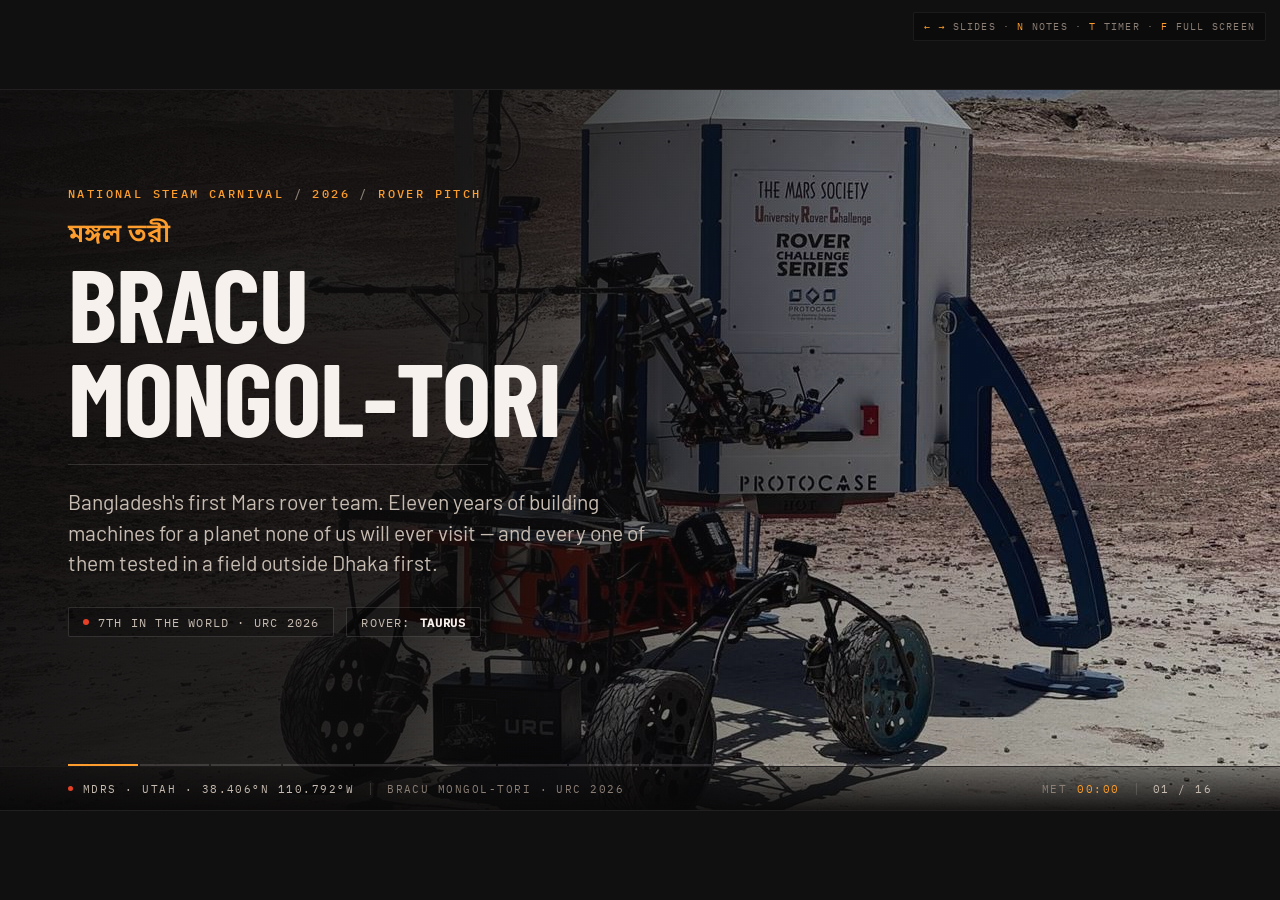
==== index.html @ 24903390 "Mongol-Tori pitch deck for the National STEAM Carnival Self-contained 16-slide HTML deck (fonts, pho" ====
<!doctype html>
<html lang="en">
<head>
<meta name="viewport" content="width=device-width, initial-scale=1">
<meta charset="utf-8">
<title>Mongol-Tori Field Notes</title>
<style>
@font-face{font-family:'Barlow';font-style:normal;font-weight:400;font-display:block;src:url([data-uri]) format('woff2');}
@font-face{font-family:'Barlow';font-style:normal;font-weight:500;font-display:block;src:url([data-uri]) format('woff2');}
@font-face{font-family:'Barlow';font-style:normal;font-weight:600;font-display:block;src:url([data-uri]) format('woff2');}
@font-face{font-family:'Barlow Condensed';font-style:normal;font-weight:600;font-display:block;src:url([data-uri]) format('woff2');}
@font-face{font-family:'Barlow Condensed';font-style:normal;font-weight:700;font-display:block;src:url([data-uri]) format('woff2');}
@font-face{font-family:'IBM Plex Mono';font-style:normal;font-weight:400;font-display:block;src:url([data-uri]) format('woff2');}
@font-face{font-family:'IBM Plex Mono';font-style:normal;font-weight:500;font-display:block;src:url([data-uri]) format('woff2');}
@font-face{font-family:'Noto Sans Bengali';font-style:normal;font-weight:600;font-display:block;src:url([data-uri]) format('woff2');}
@font-face{font-family:'Noto Sans Bengali';font-style:normal;font-weight:600;font-display:block;src:url([data-uri]) format('woff2');}

/* ============ TOKENS — single-theme, deliberately dark (projection deck) ============ */
:root{
  --ground:#111010;
  --panel:#1B1918;
  --panel-2:#241F1D;
  --line:rgba(246,241,236,.14);
  --line-soft:rgba(246,241,236,.07);
  --ink:#F6F1EC;
  --ink-2:#C7BCB2;
  --ink-3:#8B7F76;
  --vermilion:#E64126;
  --vermilion-lo:rgba(230,65,38,.16);
  --amber:#FC9D2D;
  --amber-lo:rgba(252,157,45,.14);
  --teal:#5C9B9C;
  --teal-deep:#2B4849;

  --f-display:"Barlow Condensed",-apple-system,"Arial Narrow",sans-serif;
  --f-body:"Barlow",-apple-system,Segoe UI,sans-serif;
  --f-mono:"IBM Plex Mono",ui-monospace,Menlo,monospace;
  --f-bn:"Noto Sans Bengali",var(--f-body);
}

*,*::before,*::after{box-sizing:border-box}
html,body{height:100%}
body{
  margin:0; background:var(--ground); color:var(--ink);
  font-family:var(--f-body); overflow:hidden;
  -webkit-font-smoothing:antialiased;
}

/* ============ STAGE — fixed 1280x720 canvas, scaled to fit ============ */
#viewport{position:fixed;inset:0;display:grid;place-items:center;background:var(--ground)}
#stage{
  width:1280px;height:720px;position:relative;overflow:hidden;
  background:var(--ground);
  transform-origin:center center;
  box-shadow:0 0 0 1px var(--line-soft);
}

/* ============ SLIDE ============ */
.slide{
  position:absolute;inset:0;padding:52px 68px 76px;
  display:none;
}
.slide.is-active{display:block}
.slide.bleed{padding:0}

/* entrance choreography */
.slide.is-active [data-anim]{animation:rise .58s cubic-bezier(.16,.84,.34,1) both;animation-delay:calc(var(--d,0)*70ms + 60ms)}
@keyframes rise{from{opacity:0;transform:translateY(16px)}to{opacity:1;transform:none}}
.slide.is-active [data-anim="fade"]{animation-name:fade}
@keyframes fade{from{opacity:0}to{opacity:1}}
.slide.is-active [data-anim="wipe"]{animation:wipe .8s cubic-bezier(.2,.7,.3,1) both;animation-delay:calc(var(--d,0)*70ms + 120ms)}
@keyframes wipe{from{clip-path:inset(0 100% 0 0)}to{clip-path:inset(0 0 0 0)}}
.slide.is-active [data-anim="grow"]{animation:grow .9s cubic-bezier(.2,.7,.3,1) both;animation-delay:calc(var(--d,0)*70ms + 140ms)}
@keyframes grow{from{transform:scaleX(0)}to{transform:scaleX(1)}}
.slide.is-active [data-anim="zoom"]{animation:zoom 9s linear both}
@keyframes zoom{from{transform:scale(1.045)}to{transform:scale(1)}}

/* ============ TYPE ============ */
.eyebrow{
  font-family:var(--f-mono);font-size:12px;font-weight:500;letter-spacing:.2em;
  text-transform:uppercase;color:var(--amber);margin:0;
}
.eyebrow .dim{color:var(--ink-3)}
h1{
  font-family:var(--f-display);font-weight:700;text-transform:uppercase;
  font-size:86px;line-height:.9;letter-spacing:-.01em;margin:0;text-wrap:balance;
}
h2{
  font-family:var(--f-display);font-weight:700;text-transform:uppercase;
  font-size:52px;line-height:.96;letter-spacing:-.005em;margin:0;text-wrap:balance;
}
h3{
  font-family:var(--f-display);font-weight:600;text-transform:uppercase;
  font-size:24px;line-height:1.05;letter-spacing:.02em;margin:0;
}
.lead{font-size:21px;line-height:1.45;color:var(--ink-2);margin:0;max-width:58ch}
.body{font-size:17px;line-height:1.5;color:var(--ink-2);margin:0;max-width:62ch}
.tiny{font-family:var(--f-mono);font-size:11px;letter-spacing:.12em;text-transform:uppercase;color:var(--ink-3);margin:0}
b,strong{color:var(--ink);font-weight:600}
em{font-style:normal;color:var(--amber)}
.bn{font-family:var(--f-bn);font-weight:600}

/* ============ SHARED PIECES ============ */
.rule{height:1px;background:var(--line);border:0;margin:0;transform-origin:left center}
.head{display:flex;flex-direction:column;gap:12px}
.cols{display:grid;gap:44px;height:100%}
.stack{display:flex;flex-direction:column}

.chip{
  display:inline-flex;align-items:center;gap:9px;padding:7px 14px 6px;
  border:1px solid var(--line);border-radius:2px;background:rgba(0,0,0,.28);
  font-family:var(--f-mono);font-size:12px;letter-spacing:.1em;text-transform:uppercase;color:var(--ink-2);
}
.chip .dot{width:6px;height:6px;border-radius:50%;background:var(--vermilion)}

.kpi{display:flex;flex-direction:column;gap:2px}
.kpi .n{font-family:var(--f-display);font-weight:700;font-size:60px;line-height:.86;color:var(--ink);font-variant-numeric:tabular-nums}
.kpi .n .u{font-size:26px;color:var(--amber);margin-left:2px}
.kpi .l{font-family:var(--f-mono);font-size:11px;letter-spacing:.14em;text-transform:uppercase;color:var(--ink-3)}

/* spec rows */
.specs{display:flex;flex-direction:column;gap:0;margin:0;padding:0;list-style:none}
.specs li{display:grid;grid-template-columns:150px 1fr;gap:20px;padding:11px 0;border-top:1px solid var(--line-soft);align-items:baseline}
.specs li:last-child{border-bottom:1px solid var(--line-soft)}
.specs .k{font-family:var(--f-mono);font-size:11px;letter-spacing:.13em;text-transform:uppercase;color:var(--amber)}
.specs .v{font-size:16.5px;line-height:1.4;color:var(--ink-2)}

/* photo frames */
.photo{position:relative;overflow:hidden;background:#0b0a0a}
.photo img{width:100%;height:100%;object-fit:cover;display:block}
.photo .cap{
  position:absolute;left:0;bottom:0;right:0;padding:30px 20px 12px;
  background:linear-gradient(to top,rgba(9,8,8,.94),rgba(9,8,8,0));
  font-family:var(--f-mono);font-size:10.5px;letter-spacing:.12em;text-transform:uppercase;color:var(--ink-2);
}
/* photos that bleed past the telemetry rail keep their caption above it */
.photo.to-rail .cap{padding-bottom:58px}
/* readable small print — used where uppercase mono would be too dense */
.note{font-size:14px;line-height:1.45;color:var(--ink-3);margin:0}
.note b{color:var(--ink)}
.bleed-img{position:absolute;inset:0}
.bleed-img img{width:100%;height:100%;object-fit:cover;display:block}
.scrim-l{position:absolute;inset:0;background:linear-gradient(100deg,rgba(12,11,11,.96) 0%,rgba(12,11,11,.88) 34%,rgba(12,11,11,.42) 62%,rgba(12,11,11,.25) 100%)}
.scrim-b{position:absolute;inset:0;background:linear-gradient(to top,rgba(12,11,11,.95) 0%,rgba(12,11,11,.5) 38%,rgba(12,11,11,.12) 72%)}
.grain{position:absolute;inset:0;opacity:.35;mix-blend-mode:overlay;pointer-events:none;
  background-image:radial-gradient(rgba(255,255,255,.08) .5px,transparent .5px);background-size:3px 3px}

/* ============ TELEMETRY RAIL ============ */
#rail{
  position:absolute;left:0;right:0;bottom:0;height:44px;
  border-top:1px solid var(--line-soft);
  display:flex;align-items:center;gap:0;padding:0 68px;
  font-family:var(--f-mono);font-size:10.5px;letter-spacing:.14em;text-transform:uppercase;color:var(--ink-3);
  background:linear-gradient(to top,rgba(9,8,8,.9),rgba(9,8,8,.35));
  z-index:5;
}
#rail .seg{display:flex;align-items:center;gap:10px}
#rail .sep{width:1px;height:12px;background:var(--line);margin:0 16px}
#rail .live{width:5px;height:5px;border-radius:50%;background:var(--vermilion);animation:blip 2.4s ease-in-out infinite}
@keyframes blip{0%,100%{opacity:1}50%{opacity:.25}}
#rail .spacer{flex:1}
#railTopic{color:var(--ink-2)}
#met{color:var(--amber);font-variant-numeric:tabular-nums}
#counter{color:var(--ink-2);font-variant-numeric:tabular-nums}

/* progress ticks */
#ticks{position:absolute;left:0;right:0;bottom:44px;height:2px;display:flex;gap:2px;padding:0 68px;z-index:5}
#ticks button{flex:1;height:2px;border:0;padding:0;background:var(--line);cursor:pointer;transition:background .25s}
#ticks button:hover{background:var(--ink-3)}
#ticks button.done{background:var(--vermilion)}
#ticks button.now{background:var(--amber)}
#ticks button:focus-visible{outline:2px solid var(--amber);outline-offset:3px}

/* ============ NOTES PANEL ============ */
#notes{
  position:fixed;left:0;right:0;bottom:0;max-height:46vh;overflow:auto;z-index:40;
  background:#0C0B0B;border-top:1px solid var(--vermilion);
  padding:18px 26px 22px;display:none;
}
#notes.open{display:block}
#notes .nhead{display:flex;align-items:baseline;gap:16px;margin-bottom:10px}
#notes .nhead .t{font-family:var(--f-mono);font-size:11px;letter-spacing:.16em;text-transform:uppercase;color:var(--amber)}
#notes .nhead .g{font-family:var(--f-mono);font-size:11px;letter-spacing:.16em;text-transform:uppercase;color:var(--ink-3)}
#notes .nbody{font-size:15.5px;line-height:1.55;color:var(--ink-2);max-width:100ch}
#notes .nbody strong{color:var(--ink)}
#notes .nbody ul{margin:8px 0 0;padding-left:18px}
#notes .nbody li{margin:3px 0}
#notes .say{color:var(--ink);border-left:2px solid var(--vermilion);padding-left:12px;margin:0 0 10px}

#help{
  position:fixed;right:14px;top:12px;z-index:40;
  font-family:var(--f-mono);font-size:10px;letter-spacing:.12em;text-transform:uppercase;color:var(--ink-3);
  background:rgba(12,11,11,.82);border:1px solid var(--line-soft);border-radius:2px;padding:7px 10px;
  transition:opacity .4s;
}
#help.hide{opacity:0}
#help kbd{font:inherit;color:var(--amber)}

@media (prefers-reduced-motion:reduce){
  .slide.is-active [data-anim]{animation-duration:.01ms!important;animation-delay:0ms!important}
  #rail .live{animation:none}
}
</style>
</head>
<body>


<div id="viewport">
<div id="stage">

<!-- ══════════════ 01 · TITLE ══════════════ -->
<section class="slide bleed" data-topic="MDRS · UTAH · 38.406°N 110.792°W">
  <div class="bleed-img"><img data-anim="zoom" src="[data-uri]" alt="Rover Taurus parked beside the URC lander mock-up in the Utah desert"></div>
  <div class="scrim-l"></div><div class="grain"></div>
  <div style="position:absolute;left:68px;top:96px;right:68px;display:flex;flex-direction:column;gap:22px">
    <p class="eyebrow" data-anim style="--d:0">National STEAM Carnival <span class="dim">/</span> 2026 <span class="dim">/</span> Rover Pitch</p>
    <div data-anim style="--d:1">
      <p class="bn" style="font-size:26px;color:var(--amber);margin:0 0 6px;line-height:1">মঙ্গল তরী</p>
      <h1 style="font-size:104px">BRACU<br>Mongol-Tori</h1>
    </div>
    <hr class="rule" data-anim="grow" style="--d:2;width:420px">
    <p class="lead" data-anim style="--d:3;max-width:50ch">Bangladesh's first Mars rover team. Eleven years of building machines
      for a planet none of us will ever visit — and every one of them tested in a field outside Dhaka first.</p>
    <div style="display:flex;gap:12px;margin-top:6px">
      <span class="chip" data-anim style="--d:4"><span class="dot"></span>7th in the world · URC 2026</span>
      <span class="chip" data-anim style="--d:5">Rover: <b style="color:var(--ink);letter-spacing:.06em">TAURUS</b></span>
    </div>
  </div>
</section>

<!-- ══════════════ 02 · WHO WE ARE ══════════════ -->
<section class="slide" data-topic="TEAM · BRAC UNIVERSITY · EST. 2015">
  <div class="cols" style="grid-template-columns:1fr 470px">
    <div class="stack" style="gap:26px;padding-top:8px">
      <div class="head">
        <p class="eyebrow" data-anim style="--d:0">01 <span class="dim">/</span> Who we are</p>
        <h2 data-anim style="--d:1">A student team<br>that never stopped<br>shipping hardware</h2>
      </div>
      <hr class="rule" data-anim="grow" style="--d:2">
      <p class="body" data-anim style="--d:3">In 2015 a handful of BRAC University students decided Bangladesh should build a
        Mars rover. It followed <b>BRAC Onnesha</b>, the country's first nanosatellite, and <b>Chondrobot</b>, its lunar
        excavator. Eleven years later the team is still entirely student-run — juniors inherit the lab, the mistakes and
        the deadlines from the seniors who leave.</p>
      <ul class="specs" data-anim style="--d:4">
        <li><span class="k">Subsystems</span><span class="v">Mechanical · Electronics · Controls · Autonomy · Communications · Science</span></li>
        <li><span class="k">Faculty lead</span><span class="v">Dr. Md. Khalilur Rhaman — Professor, CSE; founder of the BRAC Robotics Lab</span></li>
        <li><span class="k">Beyond the lab</span><span class="v">Robotics workshops and STEM outreach across Bangladesh</span></li>
      </ul>
    </div>
    <div class="photo to-rail" data-anim="fade" style="--d:2;margin:-52px -68px -76px 0">
      <img src="[data-uri]" alt="The Mongol-Tori team holding the Bangladesh flag at the Mars Desert Research Station sign">
      <div class="cap">Mars Desert Research Station · Hanksville, Utah · May 2026</div>
    </div>
  </div>
</section>

<!-- ══════════════ 03 · THE CHALLENGE ══════════════ -->
<section class="slide bleed" data-topic="URC 2026 · 4 MISSIONS · 30 MIN EACH">
  <div class="bleed-img"><img src="[data-uri]" alt="Rover working beside the lander mock-up on the Mars Yard"></div>
  <div class="scrim-b" style="background:linear-gradient(to top,rgba(12,11,11,.99) 0%,rgba(12,11,11,.97) 38%,rgba(12,11,11,.66) 56%,rgba(12,11,11,.30) 78%)"></div>
  <div class="grain"></div>
  <div style="position:absolute;left:68px;top:48px;right:68px;text-shadow:0 2px 26px rgba(8,7,7,.9)">
    <p class="eyebrow" data-anim style="--d:0">02 <span class="dim">/</span> The competition</p>
    <h2 data-anim style="--d:1;margin-top:14px;max-width:none">Four missions. Thirty minutes each.<br>No line of sight.</h2>
  </div>
  <div style="position:absolute;left:68px;right:68px;bottom:100px;display:flex;flex-direction:column;gap:22px">
    <div style="display:grid;grid-template-columns:repeat(4,1fr);gap:18px">
      <div data-anim style="--d:2;border-top:2px solid var(--vermilion);padding-top:11px">
        <h3>Science</h3><p class="note" style="margin-top:4px;color:var(--ink-2)">Drill, sample, test for life</p></div>
      <div data-anim style="--d:3;border-top:2px solid var(--vermilion);padding-top:11px">
        <h3>Delivery</h3><p class="note" style="margin-top:4px;color:var(--ink-2)">Fetch and carry for astronauts</p></div>
      <div data-anim style="--d:4;border-top:2px solid var(--vermilion);padding-top:11px">
        <h3>Servicing</h3><p class="note" style="margin-top:4px;color:var(--ink-2)">Switches, plugs, keyboards, valves</p></div>
      <div data-anim style="--d:5;border-top:2px solid var(--vermilion);padding-top:11px">
        <h3>Autonomy</h3><p class="note" style="margin-top:4px;color:var(--ink-2)">Find the markers, hands off the joystick</p></div>
    </div>
    <hr class="rule" data-anim="grow" style="--d:6">
    <div style="display:flex;gap:56px;align-items:flex-end">
      <div class="kpi" data-anim style="--d:7"><span class="n">116</span><span class="l">Teams entered · 18 countries</span></div>
      <div class="kpi" data-anim style="--d:8"><span class="n">38</span><span class="l">Reached the Utah finals</span></div>
      <div class="kpi" data-anim style="--d:9"><span class="n" style="color:var(--vermilion)">7<span class="u">th</span></span><span class="l">Where we finished</span></div>
      <p class="body" data-anim style="--d:10;margin-left:auto;max-width:32ch;font-size:15px">The operator sits in a tent with no view of the rover.
        Everything you are about to see exists because of that one rule.</p>
    </div>
  </div>
</section>

<!-- ══════════════ 04 · THE CLIMB ══════════════ -->
<section class="slide" data-topic="RANK HISTORY · 2018 → 2026">
  <div class="stack" style="gap:20px;height:100%">
    <div class="head">
      <p class="eyebrow" data-anim style="--d:0">03 <span class="dim">/</span> The climb</p>
      <h2 data-anim style="--d:1">Eight years of getting less bad at this</h2>
    </div>
    <div data-anim="fade" style="--d:2;flex:1;display:flex;flex-direction:column;justify-content:center;gap:10px">
      <svg viewBox="0 0 1144 368" style="width:100%;height:auto" role="img" aria-label="BRACU Mongol-Tori world ranking at the University Rover Challenge: 13th in 2018, 4th in 2021, 16th in 2023, 21st in 2024, 8th in 2025, 7th in 2026.">
        <g stroke="rgba(246,241,236,.09)" stroke-width="1">
          <line x1="112" y1="34" x2="1104" y2="34"/><line x1="112" y1="96.5" x2="1104" y2="96.5"/>
          <line x1="112" y1="159" x2="1104" y2="159"/><line x1="112" y1="221.5" x2="1104" y2="221.5"/>
          <line x1="112" y1="284" x2="1104" y2="284"/><line x1="112" y1="334" x2="1104" y2="334"/>
        </g>
        <g fill="#8B7F76" font-family="IBM Plex Mono, monospace" font-size="11" text-anchor="start">
          <text x="34" y="38">1st</text><text x="34" y="100.5">5th</text><text x="34" y="163">10th</text>
          <text x="34" y="225.5">15th</text><text x="34" y="288">20th</text><text x="34" y="338">25th</text>
        </g>
        <path d="M170 184 L500 71.5 L720 221.5 L830 284 L940 121.5 L1050 109"
              fill="none" stroke="#FC9D2D" stroke-width="2.5" stroke-linejoin="round" stroke-linecap="round"
              pathLength="1" stroke-dasharray="1" stroke-dashoffset="1" class="drawline"/>
        <g class="pts">
          <circle cx="170"  cy="184"   r="5.5" fill="#FC9D2D" stroke="#111010" stroke-width="2"/>
          <circle cx="500"  cy="71.5"  r="5.5" fill="#FC9D2D" stroke="#111010" stroke-width="2"/>
          <circle cx="720"  cy="221.5" r="5.5" fill="#FC9D2D" stroke="#111010" stroke-width="2"/>
          <circle cx="830"  cy="284"   r="5.5" fill="#FC9D2D" stroke="#111010" stroke-width="2"/>
          <circle cx="940"  cy="121.5" r="5.5" fill="#FC9D2D" stroke="#111010" stroke-width="2"/>
          <circle cx="1050" cy="109"   r="9"   fill="#E64126" stroke="#111010" stroke-width="3"/>
        </g>
        <g font-family="Barlow Condensed, sans-serif" font-weight="700" font-size="26" fill="#F6F1EC" text-anchor="middle" class="pts">
          <text x="170" y="168">13th</text><text x="500" y="56">4th</text><text x="720" y="206">16th</text>
          <text x="830" y="268">21st</text><text x="940" y="106">8th</text>
        </g>
        <text x="1050" y="82" font-family="Barlow Condensed, sans-serif" font-weight="700" font-size="46" fill="#E64126" text-anchor="middle" class="pts">7th</text>
        <g fill="#8B7F76" font-family="IBM Plex Mono, monospace" font-size="12" text-anchor="middle" letter-spacing="1">
          <text x="170" y="360">2018</text><text x="500" y="360">2021</text><text x="720" y="360">2023</text>
          <text x="830" y="360">2024</text><text x="940" y="360">2025</text>
          <text x="1050" y="360" fill="#F6F1EC">2026</text>
        </g>
      </svg>
      <p class="tiny" style="text-align:right">World ranking at the University Rover Challenge · lower is better</p>
    </div>
    <div style="display:grid;grid-template-columns:1fr 1fr 1fr;gap:32px;padding-bottom:6px">
      <p class="body" data-anim style="--d:3;font-size:15.5px"><b>2018 · 13th of 95.</b> First trip to Utah. We had a rover and almost no idea what we were doing.</p>
      <p class="body" data-anim style="--d:4;font-size:15.5px"><b>2024 · 21st.</b> The bad year. Nothing broke spectacularly; everything was just slightly worse than it needed to be.</p>
      <p class="body" data-anim style="--d:5;font-size:15.5px"><b>2025 → 2026 · 8th, then 7th.</b> Same core people, two years of not throwing the design away and starting over.</p>
    </div>
  </div>
</section>

<!-- ══════════════ 05 · BANGLADESH ══════════════ -->
<section class="slide" data-topic="5 BD TEAMS IN FINALS · 3 IN THE TOP 11">
  <div class="stack" style="gap:26px;height:100%">
    <div class="head">
      <p class="eyebrow" data-anim style="--d:0">04 <span class="dim">/</span> Not just us</p>
      <h2 data-anim style="--d:1">Three of the world's top eleven rovers were built in Dhaka</h2>
    </div>
    <hr class="rule" data-anim="grow" style="--d:2">
    <div style="display:grid;grid-template-columns:1.15fr .85fr;gap:56px;flex:1;padding-bottom:12px">
      <div class="stack" style="gap:0;justify-content:center">
        <div data-anim style="--d:3;display:grid;grid-template-columns:64px 1fr 110px;gap:16px;align-items:baseline;padding:16px 0;border-bottom:1px solid var(--line-soft)">
          <span style="font-family:var(--f-display);font-weight:700;font-size:34px;color:var(--amber)">3rd</span>
          <span style="font-size:19px;color:var(--ink)">UIU Mars Rover<span style="color:var(--ink-3);font-size:15px"> · United International University</span></span>
          <span class="tiny" style="text-align:right">400.4 pts</span>
        </div>
        <div data-anim style="--d:4;display:grid;grid-template-columns:64px 1fr 110px;gap:16px;align-items:baseline;padding:16px 0;border-bottom:1px solid var(--line);background:linear-gradient(90deg,var(--vermilion-lo),transparent 70%)">
          <span style="font-family:var(--f-display);font-weight:700;font-size:34px;color:var(--vermilion)">7th</span>
          <span style="font-size:19px;color:var(--ink)"><b>BRACU Mongol-Tori</b><span style="color:var(--ink-3);font-size:15px"> · BRAC University</span></span>
          <span class="tiny" style="text-align:right">that's us</span>
        </div>
        <div data-anim style="--d:5;display:grid;grid-template-columns:64px 1fr 110px;gap:16px;align-items:baseline;padding:16px 0;border-bottom:1px solid var(--line-soft)">
          <span style="font-family:var(--f-display);font-weight:700;font-size:34px;color:var(--amber)">11th</span>
          <span style="font-size:19px;color:var(--ink)">MIST Mongol Barota<span style="color:var(--ink-3);font-size:15px"> · Military Institute of Science &amp; Technology</span></span>
          <span class="tiny" style="text-align:right"></span>
        </div>
        <div data-anim style="--d:6;display:grid;grid-template-columns:64px 1fr 110px;gap:16px;align-items:baseline;padding:16px 0;border-bottom:1px solid var(--line-soft)">
          <span style="font-family:var(--f-display);font-weight:700;font-size:34px;color:var(--ink-3)">34th</span>
          <span style="font-size:19px;color:var(--ink-2)">AAUB Rover71<span style="color:var(--ink-3);font-size:15px"> · Anwer Khan Modern University</span></span>
          <span class="tiny" style="text-align:right"></span>
        </div>
        <p class="tiny" data-anim style="--d:7;margin-top:14px">Final standings · University Rover Challenge 2026 · 38 finalists from 11 countries</p>
      </div>
      <div class="stack" style="gap:22px;justify-content:center">
        <div class="kpi" data-anim style="--d:5"><span class="n" style="font-size:88px">5</span><span class="l">Bangladeshi teams in the finals</span></div>
        <p class="body" data-anim style="--d:6;font-size:16.5px">No other country outside the United States sent that many. UIU's third place is the
          best result any Asian team has ever posted.</p>
        <p class="body" data-anim style="--d:7;font-size:16.5px;color:var(--ink);border-left:2px solid var(--vermilion);padding-left:14px">
          We are not competing with the teams in this room. We are all competing with Utah.</p>
      </div>
    </div>
  </div>
</section>

<!-- ══════════════ 06 · MEET TAURUS ══════════════ -->
<section class="slide" data-topic="ROVER · TAURUS · URC 2026">
  <div class="cols" style="grid-template-columns:1fr 452px">
    <div class="stack" style="gap:22px;padding-top:8px">
      <div class="head">
        <p class="eyebrow" data-anim style="--d:0">05 <span class="dim">/</span> The machine</p>
        <h2 data-anim style="--d:1">Taurus</h2>
        <p class="lead" data-anim style="--d:2;font-size:19px;max-width:46ch">One chassis that has to drill rock, plug a cable into a socket,
          climb a hill and then find its own way home.</p>
      </div>
      <ul class="specs" data-anim style="--d:3">
        <li><span class="k">Mobility</span><span class="v">Four-wheel rocker-bogie · universal-joint linkages · tapered roller bearings</span></li>
        <li><span class="k">Structure</span><span class="v">Steel load skeleton + aluminium electronics bay · TPU-printed wheel grips</span></li>
        <li><span class="k">Manipulator</span><span class="v">7-DOF arm on a linear rail · 3-DOF end effector</span></li>
        <li><span class="k">Brains</span><span class="v">Jetson Orin Nano onboard · x86 base station · ROS 2</span></li>
        <li><span class="k">Power</span><span class="v">In-house GaN distribution board · 6 rails · 2.8 kW peak budget</span></li>
        <li><span class="k">Link</span><span class="v">433 MHz + 2.4 GHz + 5.8 GHz, all live at once</span></li>
      </ul>
      <p class="tiny" data-anim style="--d:4">Modelled in SolidWorks · validated by FEA under peak load before a single tube was cut</p>
    </div>
    <div class="photo to-rail" data-anim="fade" style="--d:2;margin:-52px -68px -76px 0">
      <img src="[data-uri]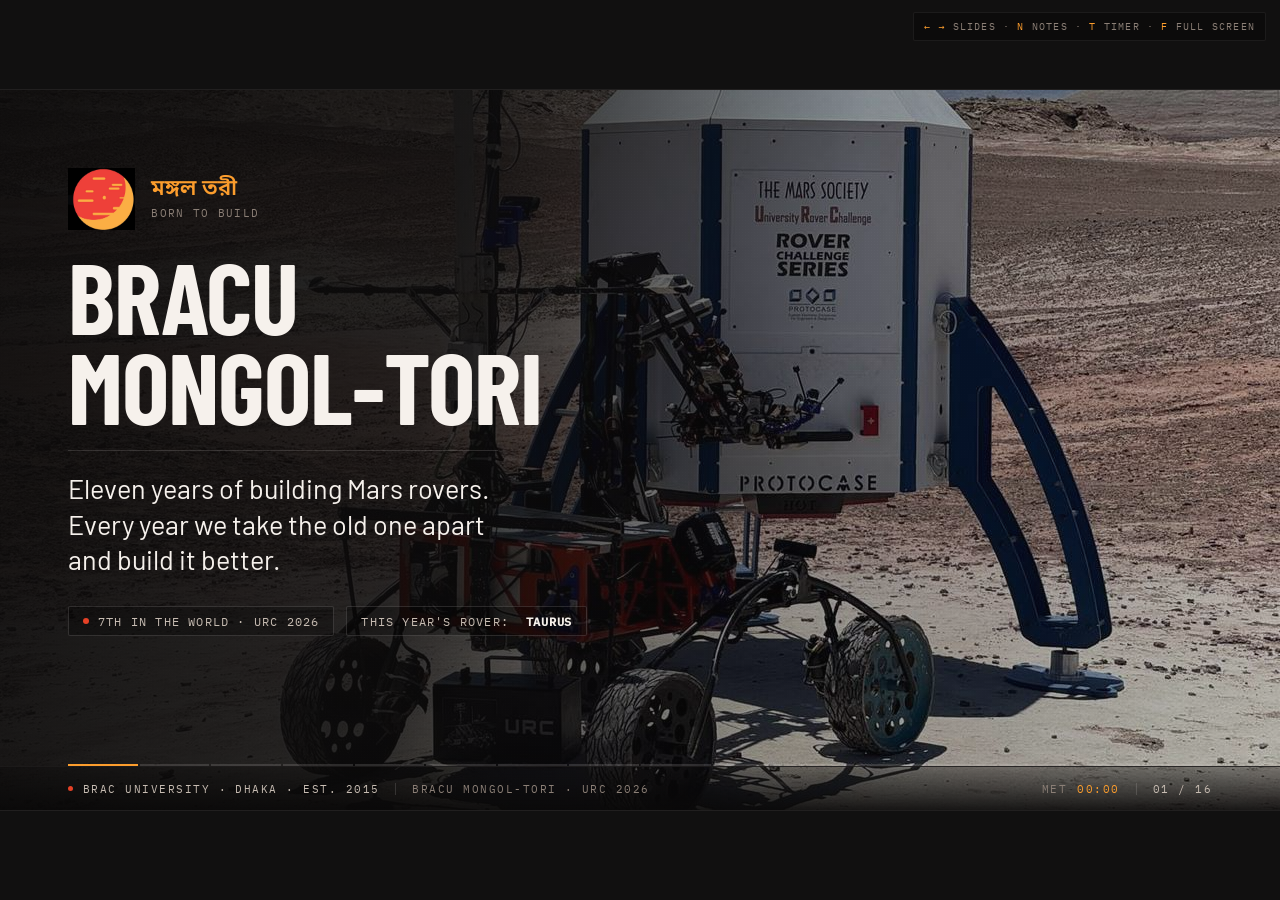
